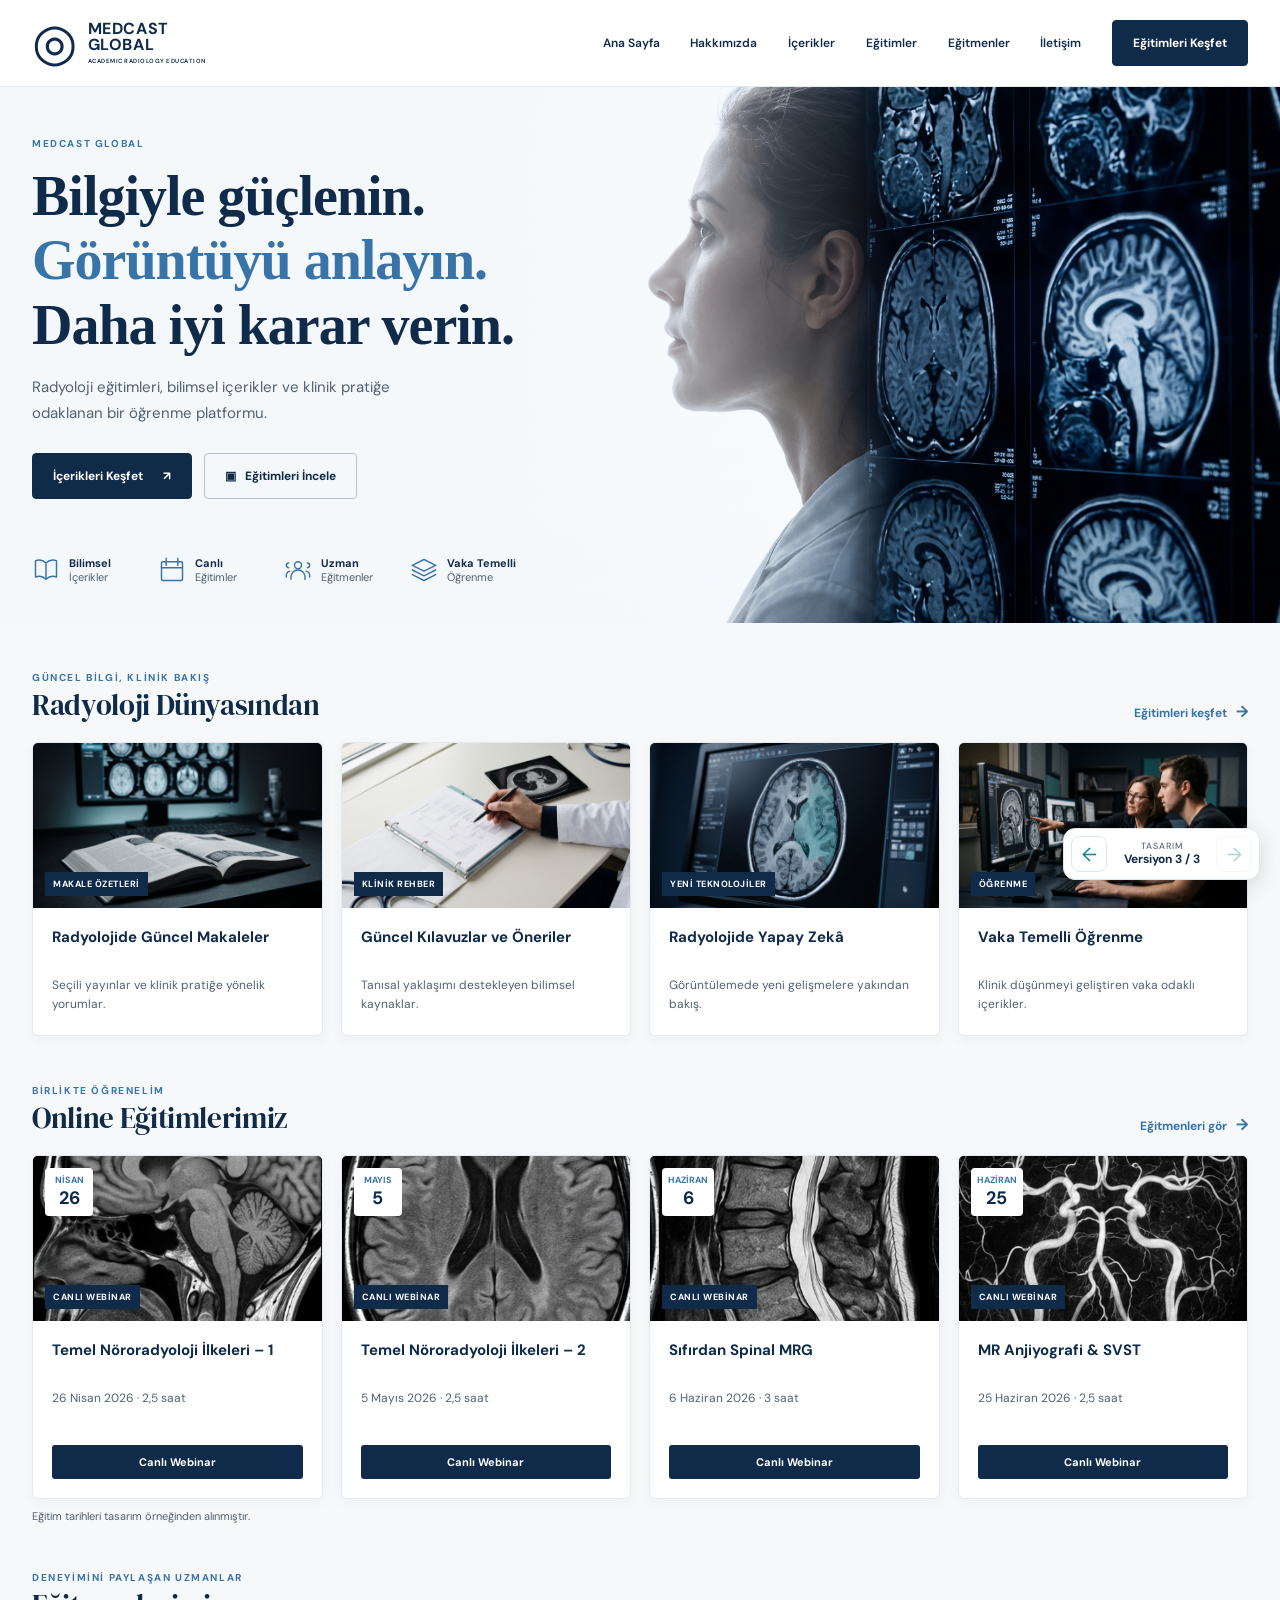
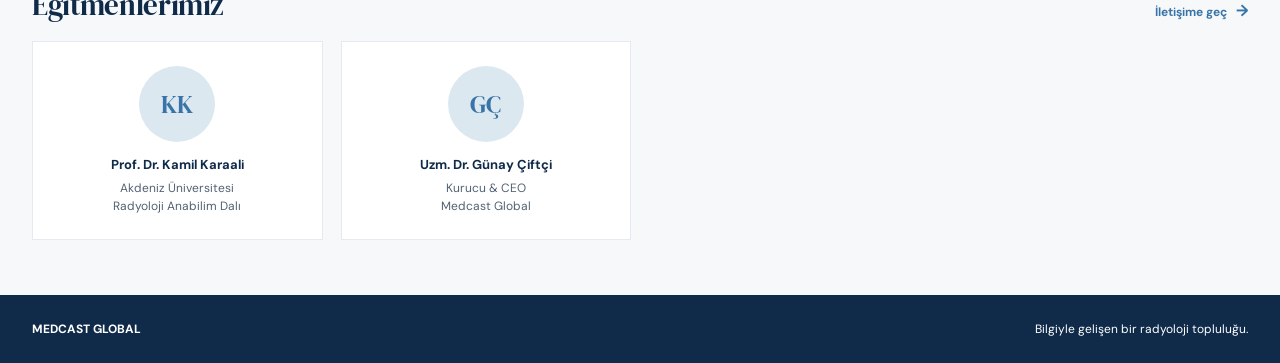
==== index.html @ 67b03a6f "İlk proje sürümü" ====
<!doctype html>
<html lang="tr" data-theme="v3">
<head>
  <meta charset="UTF-8">
  <meta name="viewport" content="width=device-width, initial-scale=1">
  <meta name="description" content="Hekimler için bilimsel ve vaka temelli radyoloji eğitimleri.">
  <title>Medcast Global | Akademik Radyoloji Eğitimleri</title>
  <link rel="preconnect" href="https://fonts.googleapis.com">
  <link rel="preconnect" href="https://fonts.gstatic.com" crossorigin>
  <link href="https://fonts.googleapis.com/css2?family=DM+Sans:wght@400;500;600;700&family=DM+Serif+Display:ital@0;1&display=swap" rel="stylesheet">
  <link rel="stylesheet" href="theme.css">
  <link rel="stylesheet" href="styles.css">
  <link rel="stylesheet" href="alternative.css">
</head>
<body>
  <header class="site-header">
    <div class="header-inner shell">
      <a class="brand" href="#anasayfa" aria-label="Medcast Global ana sayfa"><span class="brand-arc"></span><span class="brand-name">Medcast <strong>Global</strong><sup>®</sup></span><span class="brand-subtitle">ACADEMIC RADIOLOGY EDUCATION</span></a>
      <button class="menu-toggle" aria-label="Menüyü aç" aria-expanded="false"><span></span><span></span><span></span></button>
      <nav class="main-nav" aria-label="Ana menü">
        <a class="active" href="#anasayfa">Ana Sayfa</a><a href="#egitimler">Eğitimler <span>⌄</span></a><a href="#vakalar">Vaka Kütüphanesi</a><a href="#icerikler">Bilimsel İçerikler <span>⌄</span></a><a href="#etkinlikler">Etkinlikler <span>⌄</span></a><a href="#egitmenler">Eğitmenler</a><a href="#hakkimizda">Hakkımızda</a>
        <button class="search-toggle" aria-label="Ara"><span class="search-icon"></span></button><a class="button button-outline nav-button" href="#iletisim">Giriş Yap</a><a class="button button-primary nav-button" href="#iletisim">Üye Ol</a>
      </nav>
    </div>
  </header>

  <main id="anasayfa">
    <section class="hero">
      <div class="hero-image" role="img" aria-label="Radyoloji görüntülerini inceleyen hekim"></div>
      <div class="hero-wash"></div>
      <div class="hero-content shell"><div class="hero-copy"><p class="eyebrow">BİLGİDEN KLİNİK DENEYİME</p><h1>Radyolojide<br>Sistematik, Bilimsel ve<br>Vaka Temelli Eğitim</h1><p class="hero-description">Hekimler için, temel bilgiden ileri düzeye,<br>kanıta dayalı ve klinik pratiğe odaklı radyoloji eğitimleri.</p><div class="hero-actions"><a class="button button-primary" href="#egitimler">Eğitim Kataloğunu İncele <span>⟶</span></a><a class="button button-outline" href="#hakkimizda"><span class="play-icon">▷</span> Medcast’i Tanıyın</a></div></div></div>
      <div class="hero-signature"><em>Medcast Global<sup>®</sup></em><span>INTERNATIONAL<br>MEDICAL EDUCATION</span></div>
    </section>

    <section class="benefits" aria-label="Eğitim özellikleri"><div class="benefit-grid shell" id="benefits"></div></section>

    <section class="courses section-shell" id="egitimler"><div class="section-heading"><div><p class="section-kicker">ÖĞRENMEYE DEVAM EDİN</p><h2>Güncel Eğitimlerimiz</h2></div><a class="text-link" href="#course-list">Tüm Eğitimleri Gör <span>⟶</span></a></div><div class="course-wrap"><button class="slider-arrow previous" aria-label="Önceki eğitimler">←</button><div class="course-grid" id="course-list"></div><button class="slider-arrow next" aria-label="Sonraki eğitimler">→</button></div></section>

    <div class="content-grid section-shell">
      <section class="feature-card case-card" id="vakalar"><div class="card-heading"><span class="line-icon" data-icon="folder"></span><h2>Vaka Temelli Öğrenme</h2></div><div class="case-copy"><p>Gerçek klinik vakalarla tanısal düşünme, ayırıcı tanı ve raporlama becerilerinizi geliştirin.</p><a class="text-link" href="#iletisim">Vaka Kütüphanesine Git <span>⟶</span></a></div></section>
      <section class="feature-card events-card" id="etkinlikler"><div class="card-heading"><span class="line-icon" data-icon="calendar"></span><h2>Yaklaşan Etkinlikler</h2></div><div id="event-list"></div></section>
      <section class="feature-card science-card" id="icerikler"><div class="card-heading"><span class="line-icon" data-icon="book"></span><h2>Bilimsel İçerikler</h2></div><div class="science-copy"><ul><li>Seçili Makale Özetleri ve Klinik Yorumlar</li><li>Güncel Kılavuzlar ve Öneriler</li><li>Radyolojide Yapay Zekâ</li><li>Eğitim ve Öğrenme Stratejileri</li></ul><a class="text-link" href="#iletisim">Tüm İçerikleri Gör <span>⟶</span></a></div><div class="journal" aria-hidden="true"><i>Radiology</i><b>AJNR</b><em>RadioGraphics</em></div></section>
      <section class="feature-card teachers-card" id="egitmenler"><div class="card-heading"><span class="line-icon" data-icon="users"></span><h2>Eğitmenlerimiz</h2></div><div class="teacher-list" id="teacher-list"></div></section>
      <section class="feature-card certificate-card" id="hakkimizda"><div class="card-heading"><span class="line-icon" data-icon="award"></span><h2>Akreditasyon &amp; Sertifika</h2></div><p>Eğitimlerimizde katılım belgesi ve/veya<br>başarı sertifikası sunulmaktadır.</p><div class="certificate" aria-hidden="true"><small>Medcast Global</small><strong>Katılım Sertifikası</strong><span>✺</span></div></section>
    </div>
  </main>
  <footer id="iletisim"><div class="section-shell footer-inner"><span>Medcast Global <small>· Academic Radiology Education</small></span><span>Bilgiyle gelişen bir radyoloji topluluğu.</span></div></footer>
  <div class="alternative-site" id="alternative-site">
    <header class="alt-header"><div class="alt-container alt-header-inner">
      <a class="alt-brand" href="#alt-home"><span class="alt-brand-mark" aria-hidden="true">◎</span><span>MEDCAST<br>GLOBAL<small>ACADEMIC RADIOLOGY EDUCATION</small></span></a>
      <button class="alt-menu-toggle" type="button" aria-expanded="false" aria-controls="alt-nav" aria-label="Menüyü aç">☰</button>
      <nav class="alt-nav" id="alt-nav" aria-label="Alternatif ana menü"><a href="#alt-home">Ana Sayfa</a><a href="#alt-about">Hakkımızda</a><a href="#alt-articles">İçerikler</a><a href="#alt-webinars">Eğitimler</a><a href="#alt-faculty">Eğitmenler</a><a href="#alt-contact">İletişim</a><a class="alt-nav-cta" href="#alt-webinars">Eğitimleri Keşfet</a></nav>
    </div></header>
    <main id="alt-home">
      <section class="alt-hero" id="alt-about"><div class="alt-hero-image" role="img" aria-label="Radyoloji görüntülerini inceleyen hekim"></div><div class="alt-hero-overlay"></div><div class="alt-container alt-hero-inner"><div class="alt-hero-copy"><span class="alt-kicker">MEDCAST GLOBAL</span><h1 class="hero-title">Bilgiyle güçlenin.<br><span>Görüntüyü anlayın.</span><br>Daha iyi karar verin.</h1><p>Radyoloji eğitimleri, bilimsel içerikler ve klinik pratiğe odaklanan bir öğrenme platformu.</p><div class="alt-hero-actions"><a class="alt-button" href="#alt-articles">İçerikleri Keşfet <span>↗</span></a><a class="alt-button alt-button-light" href="#alt-webinars">▣ &nbsp; Eğitimleri İncele</a></div><div class="alt-highlights" id="alt-highlights"></div></div></div></section>
      <section class="alt-section alt-container" id="alt-articles"><div class="alt-section-heading"><div><span class="alt-kicker">GÜNCEL BİLGİ, KLİNİK BAKIŞ</span><h2>Radyoloji Dünyasından</h2></div><a href="#alt-webinars">Eğitimleri keşfet <span>→</span></a></div><div class="alt-card-grid" id="alt-article-list"></div></section>
      <section class="alt-section alt-container" id="alt-webinars"><div class="alt-section-heading"><div><span class="alt-kicker">BİRLİKTE ÖĞRENELİM</span><h2>Online Eğitimlerimiz</h2></div><a href="#alt-faculty">Eğitmenleri gör <span>→</span></a></div><div class="alt-card-grid" id="alt-course-list"></div><p class="alt-note">Eğitim tarihleri tasarım örneğinden alınmıştır.</p></section>
      <section class="alt-section alt-container alt-faculty" id="alt-faculty"><div class="alt-section-heading"><div><span class="alt-kicker">DENEYİMİNİ PAYLAŞAN UZMANLAR</span><h2>Eğitmenlerimiz</h2></div><a href="#alt-contact">İletişime geç <span>→</span></a></div><div class="alt-faculty-grid" id="alt-faculty-list"></div></section>
    </main>
    <footer class="alt-footer" id="alt-contact"><div class="alt-container"><strong>MEDCAST GLOBAL</strong><span>Bilgiyle gelişen bir radyoloji topluluğu.</span></div></footer>
  </div>
  <!-- Geçici tasarım karşılaştırma kontrolü -->
  <div class="version-switcher" role="group" aria-label="Tasarım sürümü seçimi">
    <button type="button" class="version-arrow" data-version-direction="-1" aria-label="Önceki sürüm">←</button>
    <div class="version-label"><small>TASARIM</small><strong aria-live="polite" id="version-label">Versiyon 3 / 3</strong></div>
    <button type="button" class="version-arrow" data-version-direction="1" aria-label="Sonraki sürüm">→</button>
  </div>
  <dialog class="search-dialog"><form method="dialog"><button class="close-search" aria-label="Kapat">×</button><label for="site-search">Ne aramıştınız?</label><div class="search-input-wrap"><input id="site-search" type="search" placeholder="Eğitim veya konu ara..." autocomplete="off"><button type="submit" aria-label="Ara">→</button></div><p class="search-hint">Eğitim başlıklarında arama yapın.</p><div class="search-results"></div></form></dialog>
  <script src="data.js"></script><script src="app.js"></script><script src="alternative.js"></script>
</body>
</html>
---- theme.css ----
/* Renk paleti: Farklı bir tema denemek için yalnızca bu değerleri değiştirin. */
:root {
  --color-heading: #142B45;        /* Başlıklar, menü yazıları ve footer */
  --color-primary: #087F8C;        /* Butonlar, bağlantılar ve aktif alanlar */
  --color-page: #F5F8FA;           /* Sayfa zemini */
  --color-surface: #FFFFFF;        /* Kartlar ve menü zemini */
  --color-text: #475569;           /* Açıklama metinleri */
  --color-border: #DFE7EC;         /* Çizgiler ve kart kenarları */
  --color-tag-background: #E4F3F3; /* Etiket zemini */

  /* Ana renklerden türetilen yardımcı renkler. */
  --color-on-primary: var(--color-surface);
  --color-primary-hover: color-mix(in srgb, var(--color-primary) 85%, var(--color-heading));
  --color-footer-muted: color-mix(in srgb, var(--color-surface) 70%, var(--color-heading));
}

/* Versiyon 1: ?nceki lacivert ve alt?n palet. */
:root[data-theme="v1"] {
  --color-heading: #121A29;
  --color-primary: #0C2342;
  --color-page: #F8F8F6;
  --color-surface: #FFFFFF;
  --color-text: #121A29;
  --color-border: #DEDEDB;
  --color-tag-background: #E4CBA1;
  --color-primary-hover: #1E3C60;
  --color-footer-muted: #BEC9D4;
  --color-accent: #9A8054;
}
---- styles.css ----
:root{--serif:'DM Serif Display',Georgia,serif;--sans:'DM Sans',Arial,sans-serif}*{box-sizing:border-box}html{scroll-behavior:smooth}body{margin:0;background:var(--color-page);color:var(--color-heading);font-family:var(--sans);font-size:14px}a{color:inherit;text-decoration:none}button,input{font:inherit}button{cursor:pointer}.shell{width:min(100% - 8%,1450px);margin:auto}.section-shell{width:min(100% - 4%,1480px);margin:auto}.site-header{height:76px;background:var(--color-surface);position:relative;z-index:5}.header-inner{height:100%;display:flex;align-items:center;justify-content:space-between;gap:35px}.brand{position:relative;display:flex;flex-direction:column;line-height:1;min-width:290px;padding-left:35px}.brand-arc{position:absolute;width:99px;height:34px;left:0;top:-3px;border-top:2px solid var(--color-primary);border-radius:100% 100% 0 0;transform:rotate(-23deg)}.brand-name{font:31px var(--serif);letter-spacing:-1.7px;white-space:nowrap}.brand-name strong{font-weight:400;color:var(--color-heading)}.brand-name sup{font:10px var(--sans);vertical-align:top;letter-spacing:0;margin-left:2px}.brand-subtitle{font-size:8px;letter-spacing:3.2px;margin-top:2px;white-space:nowrap}.main-nav{display:flex;align-items:center;justify-content:flex-end;gap:clamp(15px,2vw,32px);white-space:nowrap;font-family:Georgia,serif;font-size:13px}.main-nav>a:not(.button){padding:10px 0}.main-nav>a.active{border-bottom:2px solid var(--color-primary)}.main-nav a span{margin-left:3px}.button{display:inline-flex;justify-content:center;align-items:center;gap:14px;min-height:44px;padding:0 20px;border:1px solid var(--color-primary);border-radius:6px;font-family:Georgia,serif;font-weight:bold;font-size:13px;transition:background .2s,color .2s}.button-primary{background:var(--color-primary);color:var(--color-on-primary)}.button-primary:hover{background:var(--color-primary-hover);border-color:var(--color-primary-hover)}.button-outline{background:transparent;color:var(--color-primary);border-color:var(--color-primary)}.button-outline:hover{background:var(--color-tag-background)}.nav-button{min-height:36px;padding:0 17px;font-weight:400}.search-toggle{border:0;background:none;padding:8px}.search-icon{display:block;border:1.5px solid var(--color-heading);width:15px;height:15px;border-radius:50%;position:relative}.search-icon:after{content:'';position:absolute;width:7px;height:1.5px;background:var(--color-heading);transform:rotate(45deg);right:-5px;bottom:-3px}.menu-toggle{display:none}.hero{height:332px;position:relative;overflow:hidden;background:var(--color-page)}.hero-image{position:absolute;inset:0 0 0 34%;background:var(--color-heading) url('assets/radiology-hero.png') center 45%/cover no-repeat}.hero-wash{position:absolute;inset:0;background:linear-gradient(105deg,var(--color-page) 0%,var(--color-page) 33%,color-mix(in srgb, var(--color-page) 96%, transparent) 37%,color-mix(in srgb, var(--color-page) 18%, transparent) 49%,transparent 57%)}.hero-wash:before{content:'';position:absolute;left:-5%;top:-70%;height:180%;width:43%;border:1px solid rgba(255,255,255,.55);border-radius:50%;transform:rotate(35deg)}.hero-content{height:100%;position:relative;display:flex;align-items:center}.hero-copy{padding-left:2.4%;margin-top:-2px}.eyebrow,.section-kicker{font-size:9px;letter-spacing:2.2px;color:var(--color-primary);font-weight:700;margin:0 0 10px}.hero h1{font:clamp(34px,3vw,47px)/.99 var(--serif);letter-spacing:-1px;margin:0 0 18px}.hero-description{color:var(--color-text);font:16px/1.38 Georgia,serif;margin:0 0 22px}.hero-actions{display:flex;gap:14px}.hero-actions .button{min-height:42px}.hero-actions .button span:not(.play-icon){font-size:20px;font-weight:400}.play-icon{border:1px solid;border-radius:50%;width:16px;height:16px;line-height:14px;text-align:center;font-size:10px}.hero-signature{position:absolute;right:4%;bottom:26px;color:#fff;text-align:center;text-shadow:0 1px 5px #101927}.hero-signature em{display:block;font:italic 25px Georgia,serif}.hero-signature sup{font-size:8px}.hero-signature span{display:block;font-size:8px;letter-spacing:2px;line-height:1.6;margin-top:7px}.benefits{background:var(--color-surface);border-bottom:1px solid var(--color-border)}.benefit-grid{display:grid;grid-template-columns:repeat(5,1fr);min-height:77px;align-items:center}.benefit{display:flex;align-items:center;gap:14px;padding:0 22px;border-right:1px solid var(--color-border);min-height:39px}.benefit:first-child{padding-left:0}.benefit:last-child{border:0;padding-right:0}.benefit-icon,.line-icon{color:var(--color-primary);display:inline-flex;flex:none}.benefit-icon svg{width:34px;height:34px}.benefit h3{font:700 13px Georgia,serif;margin:0 0 5px;white-space:nowrap}.benefit p{color:var(--color-text);font:11px Georgia,serif;margin:0;white-space:nowrap}.courses{padding-top:18px}.section-heading{display:flex;justify-content:space-between;align-items:end;margin:0 30px 15px}.section-kicker{display:none}.section-heading h2,.card-heading h2{font:28px/1.05 var(--serif);margin:0;letter-spacing:-.3px}.text-link{color:var(--color-primary);font:700 12px Georgia,serif;white-space:nowrap}.text-link span{font-size:18px;margin-left:7px;font-weight:400}.text-link:hover{text-decoration:underline}.course-wrap{position:relative;margin:0 50px}.course-grid{display:grid;grid-auto-flow:column;grid-auto-columns:calc((100% - 48px)/5);gap:12px;overflow-x:auto;scrollbar-width:none;scroll-snap-type:x mandatory;padding-bottom:8px}.course-grid::-webkit-scrollbar{display:none}.course-card{scroll-snap-align:start;background:var(--color-surface);border:1px solid var(--color-border);border-radius:7px;overflow:hidden;box-shadow:0 3px 8px #00000012;min-width:0}.course-image{height:108px;position:relative;background-color:#171b21;background-image:url('assets/mri-courses.png');background-size:500% auto;background-repeat:no-repeat}.scan-0{background-position:0% center}.scan-1{background-position:25% center}.scan-2{background-position:50% center}.scan-3{background-position:75% center}.scan-4{background-position:100% center}.course-badge{position:absolute;bottom:7px;left:15px;background:var(--color-tag-background);border-radius:20px;padding:4px 12px;color:var(--color-primary);font:10px Georgia,serif}.course-info{padding:10px 15px 13px}.course-info h3{font:18px/1.05 var(--serif);margin:0 0 12px;min-height:39px}.course-meta{color:var(--color-text);display:flex;align-items:center;gap:10px;font:11px Georgia,serif;white-space:nowrap}.course-meta span{display:flex;align-items:center;gap:6px}.course-meta span+span{border-left:1px solid var(--color-border);padding-left:10px}.course-meta svg{width:15px;height:15px;color:var(--color-primary)}.slider-arrow{position:absolute;z-index:1;top:42%;width:34px;height:34px;border:1px solid var(--color-border);background:var(--color-surface);color:var(--color-primary);border-radius:50%;box-shadow:0 2px 5px #0002;font-size:17px}.previous{left:-54px}.next{right:-54px}.content-grid{display:grid;grid-template-columns:1.05fr .93fr 1.32fr;gap:14px;margin-top:19px;margin-bottom:22px}.feature-card{position:relative;overflow:hidden;min-height:150px;border:1px solid var(--color-border);border-radius:8px;background:var(--color-surface);padding:15px 20px}.card-heading{display:flex;align-items:center;gap:15px;position:relative;z-index:1}.card-heading h2{font-size:23px}.line-icon svg{width:25px;height:25px}.case-card{background:linear-gradient(90deg,var(--color-surface) 0%,var(--color-surface) 54%,transparent 85%),url('assets/mri-courses.png') 25% center/auto 180% no-repeat;background-color:var(--color-surface)}.case-copy{position:relative;z-index:1;width:60%;padding-left:41px}.case-copy p,.certificate-card p{color:var(--color-text);font:13px/1.25 Georgia,serif;margin:12px 0 14px}.events-card{padding-bottom:6px}.event-row{display:flex;align-items:center;justify-content:space-between;margin-left:40px;padding:8px 0;border-top:1px solid var(--color-border)}.event-row:first-child{margin-top:8px}.event-row strong{display:block;font:700 14px Georgia,serif}.event-row small{color:var(--color-text);display:block;font:12px Georgia,serif;margin-top:4px}.event-row small i{display:inline-block;height:12px;border-left:1px solid var(--color-border);margin:0 12px;vertical-align:middle}.event-arrow{font-size:25px;font-weight:300}.science-card{background:linear-gradient(105deg,var(--color-surface) 0%,var(--color-surface) 58%,var(--color-tag-background) 100%)}.science-copy{position:relative;z-index:1;padding-left:42px}.science-copy ul{color:var(--color-text);font:12px/1.5 Georgia,serif;padding-left:16px;margin:10px 0 8px}.journal{position:absolute;right:7%;top:23px;width:145px;height:175px;transform:rotate(11deg);background:var(--color-surface);box-shadow:5px 5px 8px #0003;display:flex;flex-direction:column;align-items:center;gap:13px;padding-top:14px;font-family:Georgia,serif}.journal i{font-size:21px}.journal b{font-size:20px;color:var(--color-heading)}.journal em{font-size:15px;color:var(--color-primary)}.teachers-card{grid-column:span 1;min-height:118px}.content-grid .teachers-card{grid-column:1 / 3}.teacher-list{display:flex;gap:45px;margin:5px 0 0 40px}.teacher{display:flex;align-items:center;gap:12px;min-width:0}.avatar{width:62px;height:62px;border-radius:50%;background:linear-gradient(135deg,var(--color-tag-background),var(--color-primary));color:var(--color-on-primary);display:grid;place-items:center;font:22px var(--serif);flex:none}.teacher strong{font:700 13px Georgia,serif}.teacher p{color:var(--color-text);font:12px/1.2 Georgia,serif;margin:4px 0 0}.certificate-card{grid-column:3;min-height:118px;background:linear-gradient(112deg,var(--color-surface) 0%,var(--color-surface) 55%,var(--color-heading) 55%,var(--color-heading) 100%)}.certificate-card p{margin:12px 0 0 40px}.certificate{position:absolute;right:9%;top:13px;background:var(--color-surface);border:4px double var(--color-primary);width:165px;height:115px;transform:rotate(-8deg);box-shadow:0 2px 8px #0004;display:flex;flex-direction:column;align-items:center;padding:10px;color:var(--color-heading);font-family:Georgia,serif}.certificate small{font-size:8px;font-style:italic}.certificate strong{font-size:12px;margin-top:12px}.certificate span{font-size:25px;color:var(--color-primary);margin-top:8px}footer{background:var(--color-heading);color:var(--color-on-primary);padding:22px 0}.footer-inner{display:flex;justify-content:space-between;gap:20px;font:12px Georgia,serif}.footer-inner small{color:var(--color-footer-muted)}.search-dialog{background:var(--color-surface);color:var(--color-heading);border:0;border-radius:10px;padding:35px;max-width:560px;width:calc(100% - 32px);box-shadow:0 20px 80px #0004}.search-dialog::backdrop{background:#101a28b5}.search-dialog label{display:block;font:28px var(--serif);margin-bottom:20px}.close-search{position:absolute;right:20px;top:12px;border:0;background:none;font-size:30px}.search-input-wrap{display:flex;border-bottom:1px solid var(--color-border)}.search-input-wrap input{border:0;outline:0;padding:12px 0;width:100%;font-size:16px}.search-input-wrap button{background:none;border:0;font-size:24px}.search-hint,.search-results p{color:var(--color-text);font-size:12px}.search-results a{display:flex;justify-content:space-between;padding:10px 0;border-bottom:1px solid var(--color-border)}.menu-toggle{border:0;background:none}
@media(max-width:1300px){.shell{width:94%}.header-inner{gap:15px}.brand{min-width:240px;padding-left:25px}.brand-name{font-size:26px}.brand-subtitle{font-size:7px;letter-spacing:2.5px}.main-nav{gap:15px;font-size:12px}.benefit{padding:0 12px;gap:8px}.benefit p{font-size:10px}.benefit h3{font-size:12px}.benefit-icon svg{width:28px}.course-meta{font-size:10px;gap:6px}.course-meta span+span{padding-left:6px}.course-info{padding:10px}.course-info h3{font-size:16px}.journal{right:2%}.science-copy{padding-left:30px}.science-copy ul{font-size:11px}}
@media(max-width:1000px){.site-header{height:68px}.menu-toggle{display:flex;flex-direction:column;gap:5px;padding:10px}.menu-toggle span{width:24px;height:2px;background:var(--color-heading)}.main-nav{display:none;position:absolute;top:68px;left:0;right:0;background:var(--color-surface);padding:20px 5%;box-shadow:0 10px 20px #0002;flex-wrap:wrap;justify-content:flex-start}.menu-open .main-nav{display:flex}.hero{height:340px}.hero-image{left:28%}.hero-wash{background:linear-gradient(90deg,var(--color-page) 0%,var(--color-page) 35%,color-mix(in srgb, var(--color-page) 85%, transparent) 49%,transparent 75%)}.benefit-grid{grid-template-columns:repeat(3,1fr);gap:15px;padding:15px 0}.benefit{border:0!important;padding:0!important}.course-grid{grid-auto-columns:calc((100% - 24px)/3)}.content-grid{grid-template-columns:1fr 1fr}.science-card{grid-column:span 2}.content-grid .teachers-card{grid-column:span 1}.teacher-list{gap:12px;flex-direction:column}.certificate-card{grid-column:span 1}.certificate{right:5%;opacity:.7}}
@media(max-width:600px){.shell,.section-shell{width:calc(100% - 32px)}.hero{height:auto;min-height:540px;display:flex;align-items:flex-start}.hero-image{inset:210px 0 0;background-position:58% center}.hero-wash{background:linear-gradient(180deg,var(--color-page) 0%,var(--color-page) 38%,color-mix(in srgb, var(--color-page) 20%, transparent) 65%,transparent 80%)}.hero-content{height:auto;padding-top:34px}.hero-copy{padding:0}.hero h1{font-size:35px}.hero-description{font-size:14px}.hero-description br{display:none}.hero-actions{gap:8px;flex-wrap:wrap}.hero-actions .button{font-size:11px;padding:0 12px}.hero-signature{bottom:20px}.benefit-grid{grid-template-columns:1fr 1fr;gap:18px}.benefit h3{white-space:normal}.benefit p{white-space:normal;line-height:1.3}.benefit-icon svg{width:25px;height:25px}.courses{padding-top:25px}.section-heading{margin:0 0 14px;align-items:center}.section-heading h2{font-size:25px}.section-heading .text-link{font-size:11px}.course-wrap{margin:0}.course-grid{grid-auto-columns:78%;gap:12px}.course-image{height:135px}.course-info h3{font-size:19px}.course-meta{font-size:12px}.slider-arrow{display:none}.content-grid{grid-template-columns:1fr;gap:12px;margin-top:16px}.feature-card,.science-card,.content-grid .teachers-card,.certificate-card{grid-column:auto;min-height:150px}.teacher-list{flex-direction:row;flex-wrap:wrap}.science-card{min-height:175px}.card-heading h2{font-size:22px}.certificate-card{min-height:150px}.footer-inner{flex-direction:column}.case-copy{width:70%}}

/* Versiyon 1'in ?zg?n dekoratif renkleri. */
[data-theme="v1"] .brand-arc { border-top-color: #A78450; }
[data-theme="v1"] .brand-name strong { color: #0C2342; }
[data-theme="v1"] .main-nav > a.active { border-bottom-color: #121A29; }
[data-theme="v1"] .button-outline { color: #121A29; border-color: #363C43; }
[data-theme="v1"] .button-outline:hover { background: #E8E7E3; }
[data-theme="v1"] .eyebrow, [data-theme="v1"] .section-kicker,
[data-theme="v1"] .benefit-icon, [data-theme="v1"] .line-icon { color: var(--color-accent); }
[data-theme="v1"] .text-link { color: #121A29; }
[data-theme="v1"] .course-meta svg { color: #826B46; }
[data-theme="v1"] .course-badge { color: #29251F; }
[data-theme="v1"] .hero-wash { background: linear-gradient(105deg,#F1F0ED 0%,#F1F0ED 33%,rgba(241,240,237,.96) 37%,rgba(241,240,237,.18) 49%,transparent 57%); }
[data-theme="v1"] .feature-card { background-color: #F8F8F7; }
[data-theme="v1"] .case-card { background: linear-gradient(90deg,#F1F0ED 0%,#F1F0ED 54%,transparent 85%),url('assets/mri-courses.png') 25% center/auto 180% no-repeat; background-color:#E5E4E1; }
[data-theme="v1"] .science-card { background: linear-gradient(105deg,#F7F7F6 0%,#F7F7F6 58%,#D8D8D7 100%); }
[data-theme="v1"] .certificate-card { background: linear-gradient(112deg,#EEEDEB 0%,#EEEDEB 55%,#182A3E 55%,#10243A 100%); }
[data-theme="v1"] .certificate { background:#FAF8F2; border-color:#B29B70; color:#38352F; }
[data-theme="v1"] .certificate span { color:#B69A59; }
[data-theme="v1"] .avatar { background:linear-gradient(135deg,#E1E0DC,#B9B8B4); }
[data-theme="v1"] .journal { background:#F0F0ED; }
[data-theme="v1"] .journal b { color:#34465B; }
[data-theme="v1"] .journal em { color:#9E4E49; }
[data-theme="v1"] footer { background:#0C2342; }
@media(max-width:1000px) { [data-theme="v1"] .hero-wash { background:linear-gradient(90deg,#F1F0ED 0%,#F1F0ED 35%,rgba(241,240,237,.85) 49%,transparent 75%); } }
@media(max-width:600px) { [data-theme="v1"] .hero-wash { background:linear-gradient(180deg,#F1F0ED 0%,#F1F0ED 38%,rgba(241,240,237,.2) 65%,transparent 80%); } }

/* Ge?ici s?r?m kar??la?t?rma kontrol?. */
.version-switcher{position:fixed;right:20px;bottom:20px;z-index:10;display:flex;align-items:center;gap:12px;padding:7px;background:var(--color-surface);color:var(--color-heading);border:1px solid var(--color-border);border-radius:12px;box-shadow:0 5px 22px #0002;font-family:var(--sans)}
.version-arrow{width:36px;height:36px;border:1px solid var(--color-border);border-radius:8px;background:var(--color-surface);color:var(--color-primary);font-size:19px;line-height:1}
.version-arrow:hover:not(:disabled){background:var(--color-tag-background)}
.version-arrow:disabled{opacity:.35;cursor:default}
.version-arrow:focus-visible{outline:2px solid var(--color-primary);outline-offset:2px}
.version-label{min-width:85px;text-align:center;line-height:1.25}
.version-label small{display:block;color:var(--color-text);font-size:9px;letter-spacing:1px}
.version-label strong{display:block;font-size:12px}
@media(max-width:600px){.version-switcher{right:12px;bottom:12px}}
---- alternative.css ----
/* Versiyon 3: ayrı tasarım. Ana palet ve yerleşim burada düzenlenebilir. */
:root[data-theme="v3"] {
  --alt-navy: #102b4a;
  --alt-blue: #3974a8;
  --alt-background: #f6f8fa;
  --alt-surface: #ffffff;
  --alt-text: #526272;
  --alt-border: #e4eaf0;
}
.alternative-site { display:none; }
[data-theme="v3"] body > .site-header,
[data-theme="v3"] body > #anasayfa,
[data-theme="v3"] body > #iletisim { display:none; }
[data-theme="v3"] .alternative-site { display:block; background:var(--alt-background); color:var(--alt-navy); }
.alt-container { width:min(100% - 64px, 1360px); margin-inline:auto; }
.alt-header { background:var(--alt-surface); border-bottom:1px solid var(--alt-border); position:relative; z-index:2; }
.alt-header-inner { min-height:86px; display:flex; align-items:center; justify-content:space-between; gap:40px; }
.alt-brand { display:flex; align-items:center; gap:10px; color:var(--alt-navy); font:700 16px/.95 var(--sans); letter-spacing:.6px; }
.alt-brand-mark { font:52px/.8 Georgia,serif; }
.alt-brand small { display:block; font:600 6px var(--sans); letter-spacing:.5px; margin-top:5px; white-space:nowrap; }
.alt-nav { display:flex; align-items:center; gap:clamp(16px,2.4vw,36px); font:600 12px var(--sans); }
.alt-nav a:not(.alt-nav-cta):hover { color:var(--alt-blue); }
.alt-nav-cta,.alt-button { display:inline-flex; align-items:center; justify-content:center; gap:20px; background:var(--alt-navy); color:#fff; padding:14px 20px; border:1px solid var(--alt-navy); border-radius:4px; font:700 12px var(--sans); }
.alt-nav-cta:hover,.alt-button:hover { background:var(--alt-blue); border-color:var(--alt-blue); }
.alt-menu-toggle { display:none; }
.alt-hero { position:relative; min-height:535px; overflow:hidden; background:#f1f5f8; }
.alt-hero-image { position:absolute; inset:0 0 0 34%; background:var(--alt-navy) url('assets/banner-v3.jpg') center/cover no-repeat; }
.alt-hero-overlay { position:absolute; inset:0; background:linear-gradient(90deg,#f5f8fa 0%,#f5f8fa 31%,rgba(245,248,250,.95) 39%,rgba(245,248,250,.25) 59%,transparent 70%); }
.alt-hero-inner { min-height:535px; position:relative; display:flex; align-items:center; }
.alt-hero-copy { max-width:630px; padding:50px 0 38px; }
.alt-kicker { display:block; color:var(--alt-blue); font:700 10px var(--sans); letter-spacing:1.6px; margin-bottom:14px; }
.alt-hero .hero-title { margin:0 0 18px; font-family:Georgia,"Times New Roman",serif; font-weight:700; font-size:56px; line-height:1.15; letter-spacing:-1px; }
.alt-hero h1 span { color:var(--alt-blue); }
.alt-hero-copy > p { max-width:425px; margin:0 0 27px; color:var(--alt-text); font:15px/1.7 var(--sans); }
.alt-hero-actions { display:flex; flex-wrap:wrap; gap:12px; }
.alt-button-light { background:transparent; color:var(--alt-navy); border-color:#b8c5d1; }
.alt-button-light:hover { color:#fff; }
.alt-highlights { display:grid; grid-template-columns:repeat(4,1fr); gap:20px; margin-top:57px; }
.alt-highlight { display:flex; align-items:center; gap:9px; min-width:0; }
.alt-highlight svg { width:28px; height:28px; flex:none; color:var(--alt-blue); }
.alt-highlight strong,.alt-highlight span { display:block; font:700 11px/1.3 var(--sans); }
.alt-highlight span { font-weight:400; color:var(--alt-text); }
.alt-section { padding-top:48px; }
.alt-section-heading { display:flex; justify-content:space-between; align-items:end; gap:20px; margin-bottom:20px; }
.alt-section-heading .alt-kicker { margin-bottom:6px; }
.alt-section-heading h2 { font:29px/1.1 var(--serif); margin:0; letter-spacing:-.35px; }
.alt-section-heading > a { font:700 12px var(--sans); color:var(--alt-blue); white-space:nowrap; }
.alt-section-heading > a span { margin-left:6px; font-size:16px; }
.alt-card-grid { display:grid; grid-template-columns:repeat(4,minmax(0,1fr)); gap:18px; }
.alt-card { overflow:hidden; background:var(--alt-surface); border:1px solid var(--alt-border); border-radius:6px; box-shadow:0 4px 14px #18354b0a; }
.alt-card-image { height:165px; position:relative; background-color:var(--alt-navy); background-image:url('assets/mri-courses.png'); background-size:500% auto; background-repeat:no-repeat; }
.alt-article-image { background-image:none; }
.alt-article-image img { display:block; width:100%; height:100%; object-fit:cover; }
.alt-image-label { position:absolute; bottom:12px; left:12px; padding:6px 8px; background:#102b4a; color:#fff; font:700 9px var(--sans); letter-spacing:.5px; }
.alt-card-body { padding:19px; }
.alt-card-body h3 { min-height:39px; margin:0 0 10px; font:700 15px/1.35 var(--sans); }
.alt-card-body p { min-height:40px; margin:0; color:var(--alt-text); font:12px/1.6 var(--sans); }
.alt-date { position:absolute; top:12px; left:12px; min-width:48px; padding:6px; background:#fff; color:var(--alt-blue); border-radius:4px; text-align:center; text-transform:uppercase; font:700 9px var(--sans); }
.alt-date strong { display:block; color:var(--alt-navy); font-size:18px; }
.alt-course-button { display:block; margin-top:16px; padding:10px; border-radius:3px; background:var(--alt-navy); color:white; text-align:center; font:700 11px var(--sans); }
.alt-note { margin:10px 0 0; color:var(--alt-text); font-size:11px; }
.alt-faculty { padding-bottom:55px; }
.alt-faculty-grid { display:grid; grid-template-columns:repeat(4,minmax(0,1fr)); gap:18px; }
.alt-faculty-card { padding:24px 16px; background:var(--alt-surface); border:1px solid var(--alt-border); text-align:center; }
.alt-avatar { display:grid; place-items:center; width:76px; height:76px; margin:0 auto 14px; border-radius:50%; background:#dce8f0; color:var(--alt-blue); font:25px var(--serif); }
.alt-faculty-card h3 { font:700 13px var(--sans); margin:0 0 6px; }
.alt-faculty-card p { color:var(--alt-text); font:12px/1.5 var(--sans); margin:0; }
.alt-footer { padding:26px 0; background:var(--alt-navy); color:white; }
.alt-footer > div { display:flex; justify-content:space-between; gap:20px; font:12px var(--sans); }
@media(max-width:1000px) {
  .alt-header-inner { min-height:72px; }
  .alt-menu-toggle { display:block; background:none; border:0; color:var(--alt-navy); font-size:24px; }
  .alt-nav { display:none; position:absolute; top:100%; left:0; right:0; padding:20px 32px; background:var(--alt-surface); box-shadow:0 10px 20px #0002; flex-wrap:wrap; }
  .alt-menu-toggle[aria-expanded="true"] + .alt-nav { display:flex; }
  .alt-card-grid { grid-template-columns:repeat(2,minmax(0,1fr)); }
  .alt-faculty-grid { grid-template-columns:repeat(2,minmax(0,1fr)); }
  .alt-hero-overlay { background:linear-gradient(90deg,#f5f8fa 0%,#f5f8fa 35%,rgba(245,248,250,.92) 50%,rgba(245,248,250,.05) 82%); }
}
@media(max-width:600px) {
  .alt-container { width:calc(100% - 36px); }
  .alt-hero,.alt-hero-inner { min-height:660px; }
  .alt-hero-inner { align-items:flex-start; }
  .alt-hero-image { inset:260px 0 0; background-position:60% center; }
  .alt-hero-overlay { background:linear-gradient(180deg,#f5f8fa 0%,#f5f8fa 37%,rgba(245,248,250,.55) 57%,rgba(245,248,250,.9) 80%,#f5f8fa 100%); }
  .alt-hero-copy { padding-top:36px; width:100%; }
  .alt-hero .hero-title { font-size:37px; }
  .alt-hero-copy > p { font-size:13px; }
  .alt-button { font-size:11px; padding:12px; }
  .alt-highlights { position:absolute; left:0; right:0; bottom:28px; grid-template-columns:repeat(2,1fr); margin:0; gap:14px; }
  .alt-section { padding-top:36px; }
  .alt-section-heading h2 { font-size:24px; }
  .alt-section-heading > a { font-size:10px; }
  .alt-card-grid { gap:10px; }
  .alt-card-image { height:110px; }
  .alt-card-body { padding:12px; }
  .alt-card-body h3 { font-size:13px; }
  .alt-card-body p { font-size:11px; }
  .alt-faculty { padding-bottom:40px; }
  .alt-footer > div { flex-direction:column; }
}
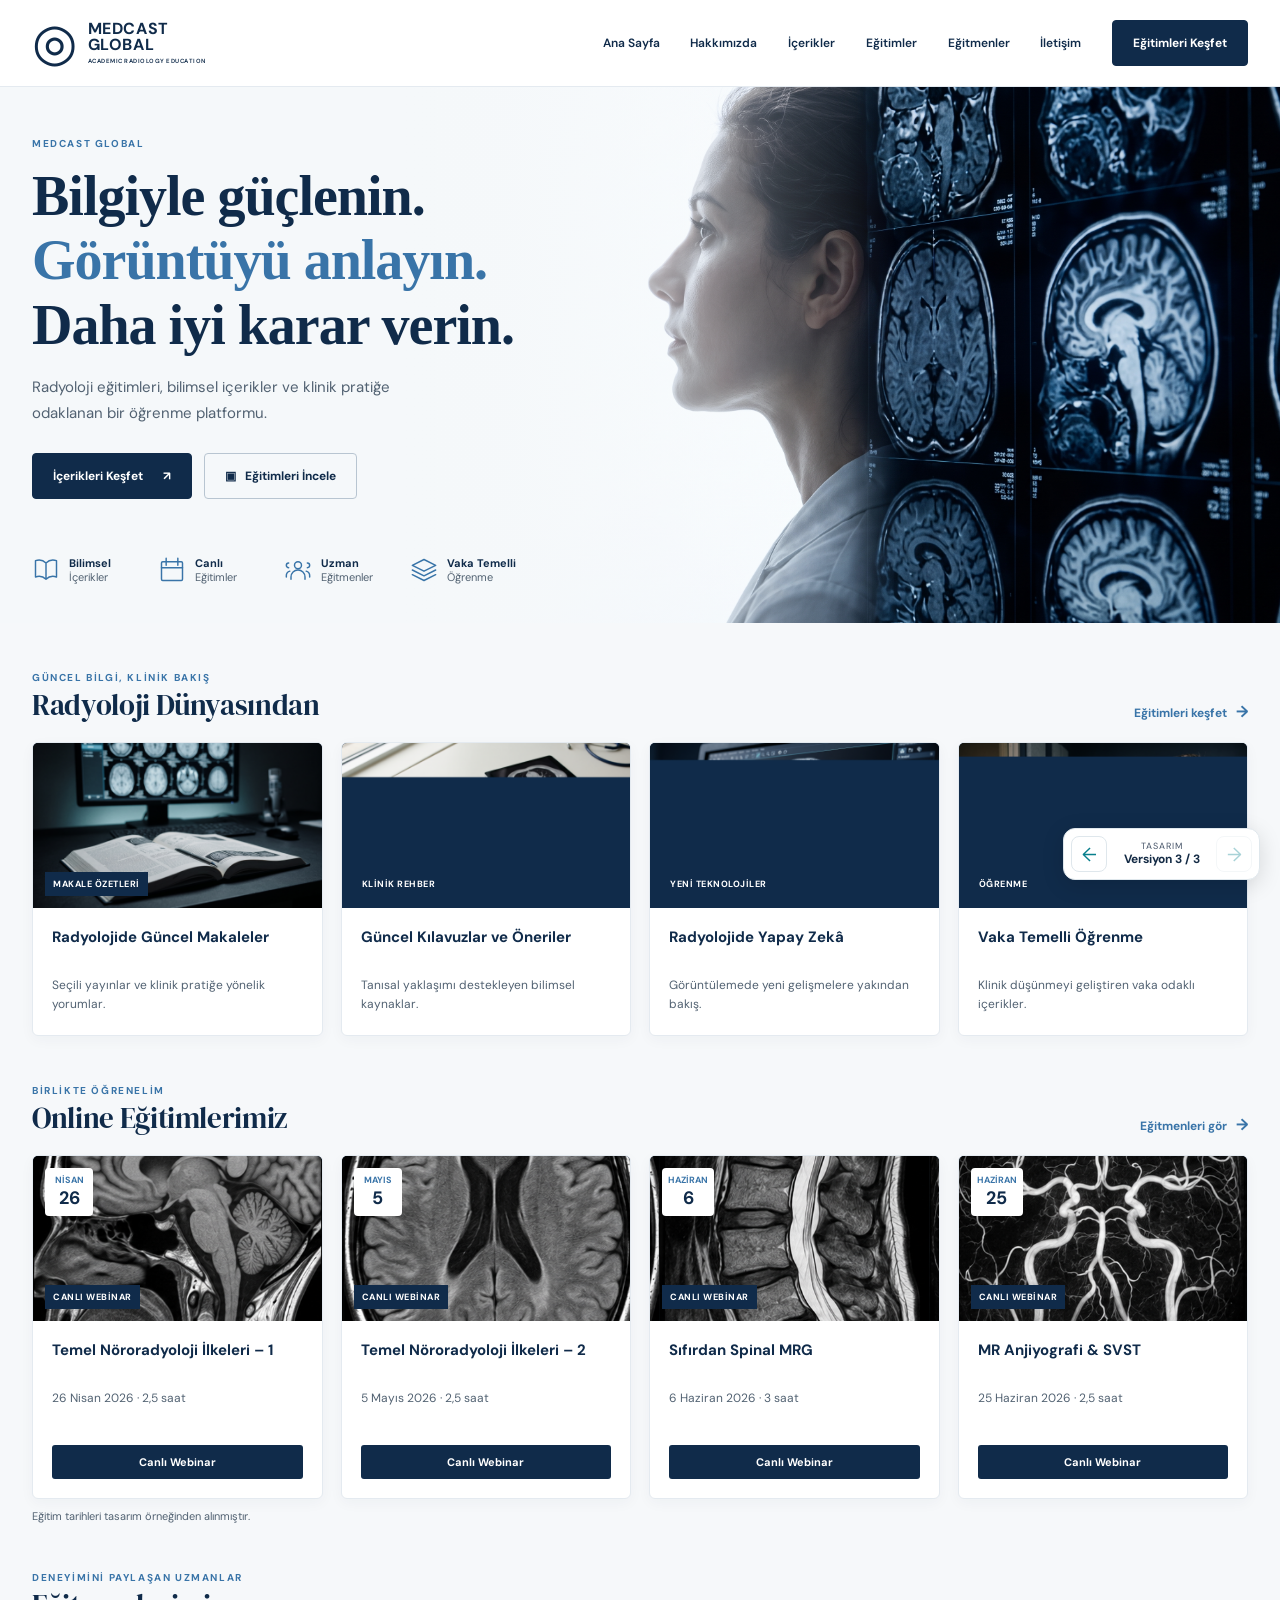
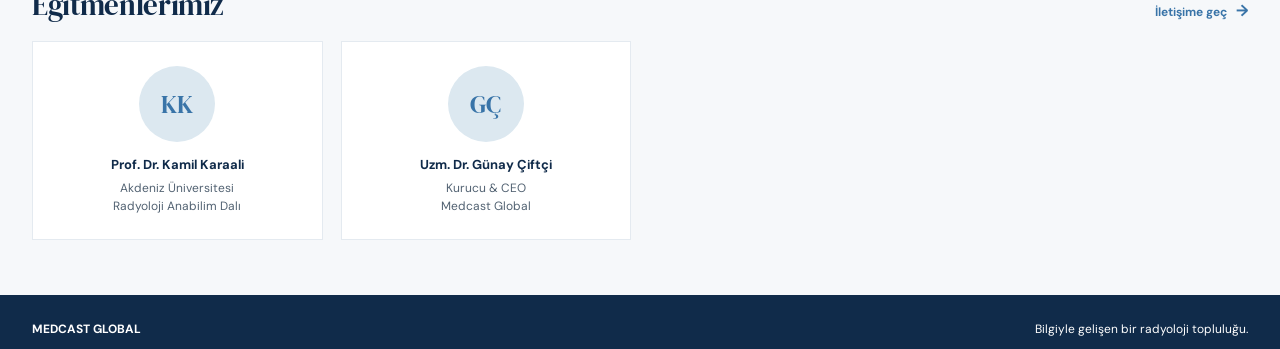
==== commit 4f2e99a0: "Organize frontend and backend structure" ====
--- a/index.html
+++ b/index.html
@@ -1,71 +1,12 @@
 <!doctype html>
-<html lang="tr" data-theme="v3">
+<html lang="tr">
 <head>
-  <meta charset="UTF-8">
+  <meta charset="utf-8">
   <meta name="viewport" content="width=device-width, initial-scale=1">
-  <meta name="description" content="Hekimler için bilimsel ve vaka temelli radyoloji eğitimleri.">
-  <title>Medcast Global | Akademik Radyoloji Eğitimleri</title>
-  <link rel="preconnect" href="https://fonts.googleapis.com">
-  <link rel="preconnect" href="https://fonts.gstatic.com" crossorigin>
-  <link href="https://fonts.googleapis.com/css2?family=DM+Sans:wght@400;500;600;700&family=DM+Serif+Display:ital@0;1&display=swap" rel="stylesheet">
-  <link rel="stylesheet" href="theme.css">
-  <link rel="stylesheet" href="styles.css">
-  <link rel="stylesheet" href="alternative.css">
+  <meta http-equiv="refresh" content="0; url=frontend/index.html">
+  <title>Medcast Global</title>
 </head>
 <body>
-  <header class="site-header">
-    <div class="header-inner shell">
-      <a class="brand" href="#anasayfa" aria-label="Medcast Global ana sayfa"><span class="brand-arc"></span><span class="brand-name">Medcast <strong>Global</strong><sup>®</sup></span><span class="brand-subtitle">ACADEMIC RADIOLOGY EDUCATION</span></a>
-      <button class="menu-toggle" aria-label="Menüyü aç" aria-expanded="false"><span></span><span></span><span></span></button>
-      <nav class="main-nav" aria-label="Ana menü">
-        <a class="active" href="#anasayfa">Ana Sayfa</a><a href="#egitimler">Eğitimler <span>⌄</span></a><a href="#vakalar">Vaka Kütüphanesi</a><a href="#icerikler">Bilimsel İçerikler <span>⌄</span></a><a href="#etkinlikler">Etkinlikler <span>⌄</span></a><a href="#egitmenler">Eğitmenler</a><a href="#hakkimizda">Hakkımızda</a>
-        <button class="search-toggle" aria-label="Ara"><span class="search-icon"></span></button><a class="button button-outline nav-button" href="#iletisim">Giriş Yap</a><a class="button button-primary nav-button" href="#iletisim">Üye Ol</a>
-      </nav>
-    </div>
-  </header>
-
-  <main id="anasayfa">
-    <section class="hero">
-      <div class="hero-image" role="img" aria-label="Radyoloji görüntülerini inceleyen hekim"></div>
-      <div class="hero-wash"></div>
-      <div class="hero-content shell"><div class="hero-copy"><p class="eyebrow">BİLGİDEN KLİNİK DENEYİME</p><h1>Radyolojide<br>Sistematik, Bilimsel ve<br>Vaka Temelli Eğitim</h1><p class="hero-description">Hekimler için, temel bilgiden ileri düzeye,<br>kanıta dayalı ve klinik pratiğe odaklı radyoloji eğitimleri.</p><div class="hero-actions"><a class="button button-primary" href="#egitimler">Eğitim Kataloğunu İncele <span>⟶</span></a><a class="button button-outline" href="#hakkimizda"><span class="play-icon">▷</span> Medcast’i Tanıyın</a></div></div></div>
-      <div class="hero-signature"><em>Medcast Global<sup>®</sup></em><span>INTERNATIONAL<br>MEDICAL EDUCATION</span></div>
-    </section>
-
-    <section class="benefits" aria-label="Eğitim özellikleri"><div class="benefit-grid shell" id="benefits"></div></section>
-
-    <section class="courses section-shell" id="egitimler"><div class="section-heading"><div><p class="section-kicker">ÖĞRENMEYE DEVAM EDİN</p><h2>Güncel Eğitimlerimiz</h2></div><a class="text-link" href="#course-list">Tüm Eğitimleri Gör <span>⟶</span></a></div><div class="course-wrap"><button class="slider-arrow previous" aria-label="Önceki eğitimler">←</button><div class="course-grid" id="course-list"></div><button class="slider-arrow next" aria-label="Sonraki eğitimler">→</button></div></section>
-
-    <div class="content-grid section-shell">
-      <section class="feature-card case-card" id="vakalar"><div class="card-heading"><span class="line-icon" data-icon="folder"></span><h2>Vaka Temelli Öğrenme</h2></div><div class="case-copy"><p>Gerçek klinik vakalarla tanısal düşünme, ayırıcı tanı ve raporlama becerilerinizi geliştirin.</p><a class="text-link" href="#iletisim">Vaka Kütüphanesine Git <span>⟶</span></a></div></section>
-      <section class="feature-card events-card" id="etkinlikler"><div class="card-heading"><span class="line-icon" data-icon="calendar"></span><h2>Yaklaşan Etkinlikler</h2></div><div id="event-list"></div></section>
-      <section class="feature-card science-card" id="icerikler"><div class="card-heading"><span class="line-icon" data-icon="book"></span><h2>Bilimsel İçerikler</h2></div><div class="science-copy"><ul><li>Seçili Makale Özetleri ve Klinik Yorumlar</li><li>Güncel Kılavuzlar ve Öneriler</li><li>Radyolojide Yapay Zekâ</li><li>Eğitim ve Öğrenme Stratejileri</li></ul><a class="text-link" href="#iletisim">Tüm İçerikleri Gör <span>⟶</span></a></div><div class="journal" aria-hidden="true"><i>Radiology</i><b>AJNR</b><em>RadioGraphics</em></div></section>
-      <section class="feature-card teachers-card" id="egitmenler"><div class="card-heading"><span class="line-icon" data-icon="users"></span><h2>Eğitmenlerimiz</h2></div><div class="teacher-list" id="teacher-list"></div></section>
-      <section class="feature-card certificate-card" id="hakkimizda"><div class="card-heading"><span class="line-icon" data-icon="award"></span><h2>Akreditasyon &amp; Sertifika</h2></div><p>Eğitimlerimizde katılım belgesi ve/veya<br>başarı sertifikası sunulmaktadır.</p><div class="certificate" aria-hidden="true"><small>Medcast Global</small><strong>Katılım Sertifikası</strong><span>✺</span></div></section>
-    </div>
-  </main>
-  <footer id="iletisim"><div class="section-shell footer-inner"><span>Medcast Global <small>· Academic Radiology Education</small></span><span>Bilgiyle gelişen bir radyoloji topluluğu.</span></div></footer>
-  <div class="alternative-site" id="alternative-site">
-    <header class="alt-header"><div class="alt-container alt-header-inner">
-      <a class="alt-brand" href="#alt-home"><span class="alt-brand-mark" aria-hidden="true">◎</span><span>MEDCAST<br>GLOBAL<small>ACADEMIC RADIOLOGY EDUCATION</small></span></a>
-      <button class="alt-menu-toggle" type="button" aria-expanded="false" aria-controls="alt-nav" aria-label="Menüyü aç">☰</button>
-      <nav class="alt-nav" id="alt-nav" aria-label="Alternatif ana menü"><a href="#alt-home">Ana Sayfa</a><a href="#alt-about">Hakkımızda</a><a href="#alt-articles">İçerikler</a><a href="#alt-webinars">Eğitimler</a><a href="#alt-faculty">Eğitmenler</a><a href="#alt-contact">İletişim</a><a class="alt-nav-cta" href="#alt-webinars">Eğitimleri Keşfet</a></nav>
-    </div></header>
-    <main id="alt-home">
-      <section class="alt-hero" id="alt-about"><div class="alt-hero-image" role="img" aria-label="Radyoloji görüntülerini inceleyen hekim"></div><div class="alt-hero-overlay"></div><div class="alt-container alt-hero-inner"><div class="alt-hero-copy"><span class="alt-kicker">MEDCAST GLOBAL</span><h1 class="hero-title">Bilgiyle güçlenin.<br><span>Görüntüyü anlayın.</span><br>Daha iyi karar verin.</h1><p>Radyoloji eğitimleri, bilimsel içerikler ve klinik pratiğe odaklanan bir öğrenme platformu.</p><div class="alt-hero-actions"><a class="alt-button" href="#alt-articles">İçerikleri Keşfet <span>↗</span></a><a class="alt-button alt-button-light" href="#alt-webinars">▣ &nbsp; Eğitimleri İncele</a></div><div class="alt-highlights" id="alt-highlights"></div></div></div></section>
-      <section class="alt-section alt-container" id="alt-articles"><div class="alt-section-heading"><div><span class="alt-kicker">GÜNCEL BİLGİ, KLİNİK BAKIŞ</span><h2>Radyoloji Dünyasından</h2></div><a href="#alt-webinars">Eğitimleri keşfet <span>→</span></a></div><div class="alt-card-grid" id="alt-article-list"></div></section>
-      <section class="alt-section alt-container" id="alt-webinars"><div class="alt-section-heading"><div><span class="alt-kicker">BİRLİKTE ÖĞRENELİM</span><h2>Online Eğitimlerimiz</h2></div><a href="#alt-faculty">Eğitmenleri gör <span>→</span></a></div><div class="alt-card-grid" id="alt-course-list"></div><p class="alt-note">Eğitim tarihleri tasarım örneğinden alınmıştır.</p></section>
-      <section class="alt-section alt-container alt-faculty" id="alt-faculty"><div class="alt-section-heading"><div><span class="alt-kicker">DENEYİMİNİ PAYLAŞAN UZMANLAR</span><h2>Eğitmenlerimiz</h2></div><a href="#alt-contact">İletişime geç <span>→</span></a></div><div class="alt-faculty-grid" id="alt-faculty-list"></div></section>
-    </main>
-    <footer class="alt-footer" id="alt-contact"><div class="alt-container"><strong>MEDCAST GLOBAL</strong><span>Bilgiyle gelişen bir radyoloji topluluğu.</span></div></footer>
-  </div>
-  <!-- Geçici tasarım karşılaştırma kontrolü -->
-  <div class="version-switcher" role="group" aria-label="Tasarım sürümü seçimi">
-    <button type="button" class="version-arrow" data-version-direction="-1" aria-label="Önceki sürüm">←</button>
-    <div class="version-label"><small>TASARIM</small><strong aria-live="polite" id="version-label">Versiyon 3 / 3</strong></div>
-    <button type="button" class="version-arrow" data-version-direction="1" aria-label="Sonraki sürüm">→</button>
-  </div>
-  <dialog class="search-dialog"><form method="dialog"><button class="close-search" aria-label="Kapat">×</button><label for="site-search">Ne aramıştınız?</label><div class="search-input-wrap"><input id="site-search" type="search" placeholder="Eğitim veya konu ara..." autocomplete="off"><button type="submit" aria-label="Ara">→</button></div><p class="search-hint">Eğitim başlıklarında arama yapın.</p><div class="search-results"></div></form></dialog>
-  <script src="data.js"></script><script src="app.js"></script><script src="alternative.js"></script>
+  <p>Sayfa açılmıyorsa <a href="frontend/index.html">Medcast Global ana sayfasına gidin</a>.</p>
 </body>
 </html>
